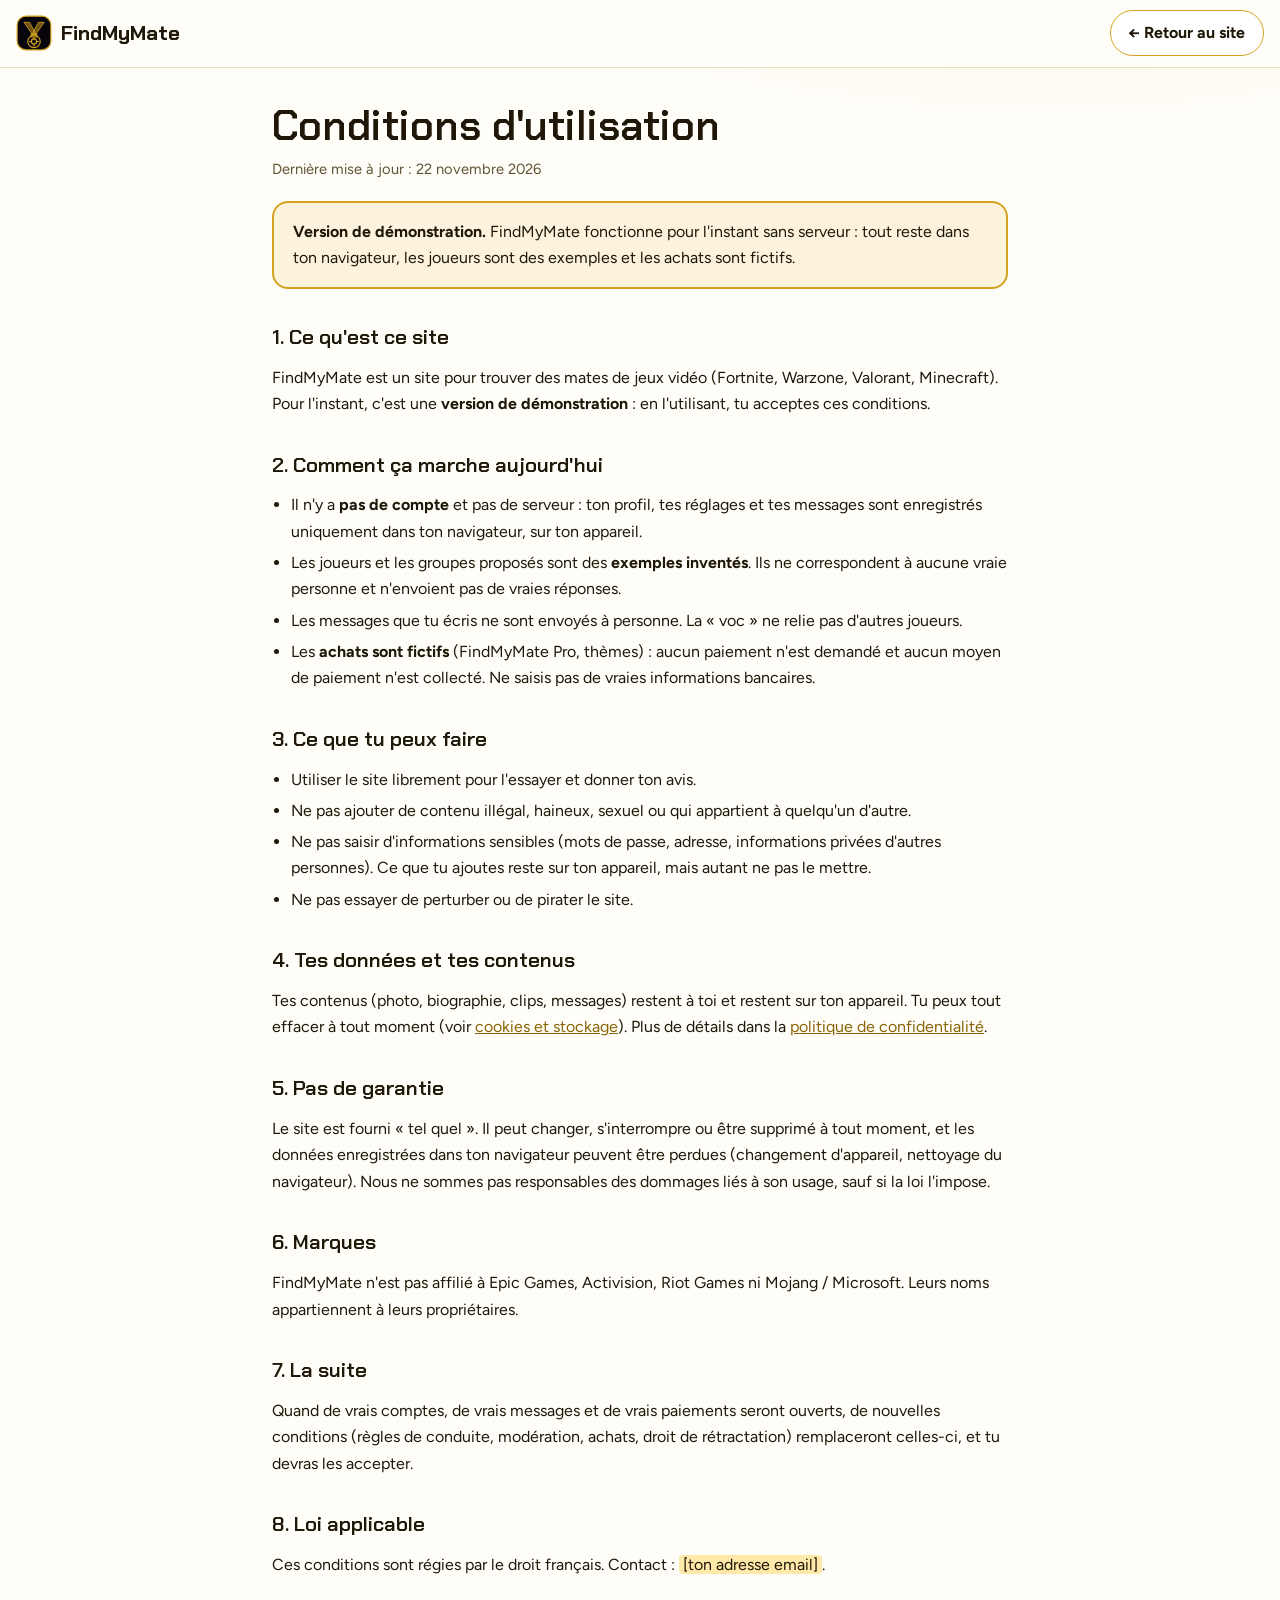
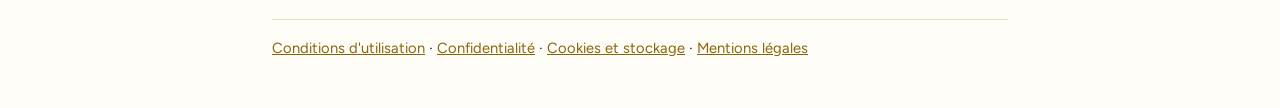
==== conditions.html @ 14784f7e "FindMyMate : site initial (index v3, PWA, pages légales, icônes)" ====
<!doctype html>
<html lang="fr">
<head>
<meta charset="utf-8">
<meta name="viewport" content="width=device-width,initial-scale=1,viewport-fit=cover">
<title>Conditions d'utilisation · FindMyMate</title>
<meta name="description" content="Règles d'utilisation de la version de démonstration de FindMyMate.">
<meta name="theme-color" content="#d4a21f">
<link rel="icon" href="icons/icon-192.png" type="image/png">
<link rel="apple-touch-icon" href="icons/icon-180.png">
<link rel="preconnect" href="https://fonts.googleapis.com">
<link rel="preconnect" href="https://fonts.gstatic.com" crossorigin>
<link rel="stylesheet" href="https://fonts.googleapis.com/css2?family=Chakra+Petch:wght@500;600;700&family=Figtree:wght@400;500;600;700&display=swap">
<link rel="stylesheet" href="legal.css">
</head>
<body>
<header class="topbar"><div class="bar">
<a class="brand" href="index.html" aria-label="FindMyMate, accueil"><svg viewBox="0 0 64 64" width="36" height="36" aria-hidden="true"><rect x="2" y="2" width="60" height="60" rx="16" fill="#07050b" stroke="#d4a21f" stroke-width="2"/><g fill="#d4a21f" fill-opacity=".5" stroke="#d4a21f" stroke-width="1.4" stroke-linejoin="round"><path d="M14 13h10l11 20-5 3z"/><path d="M50 13H40L29 33l5 3z"/></g><g fill="none" stroke="#d4a21f" stroke-width="2" stroke-linecap="round" stroke-linejoin="round"><rect x="27" y="34" width="10" height="5" rx="1.2"/><circle cx="32" cy="47" r="11"/><circle cx="32" cy="47" r="4.6"/><path d="M32 39v4M32 51v4M24 47h4M36 47h4"/></g></svg> FindMyMate</a>
<a class="back" href="index.html">← Retour au site</a>
</div></header>
<main>
<h1>Conditions d'utilisation</h1>
<p class="maj">Dernière mise à jour : 22 novembre 2026</p>
<div class="demo"><p><strong>Version de démonstration.</strong> FindMyMate fonctionne pour l'instant sans serveur : tout reste dans ton navigateur, les joueurs sont des exemples et les achats sont fictifs.</p></div>

<h2>1. Ce qu'est ce site</h2>
<p>FindMyMate est un site pour trouver des mates de jeux vidéo (Fortnite, Warzone, Valorant, Minecraft). Pour l'instant, c'est une <strong>version de démonstration</strong> : en l'utilisant, tu acceptes ces conditions.</p>
<h2>2. Comment ça marche aujourd'hui</h2>
<ul>
<li>Il n'y a <strong>pas de compte</strong> et pas de serveur : ton profil, tes réglages et tes messages sont enregistrés uniquement dans ton navigateur, sur ton appareil.</li>
<li>Les joueurs et les groupes proposés sont des <strong>exemples inventés</strong>. Ils ne correspondent à aucune vraie personne et n'envoient pas de vraies réponses.</li>
<li>Les messages que tu écris ne sont envoyés à personne. La « voc » ne relie pas d'autres joueurs.</li>
<li>Les <strong>achats sont fictifs</strong> (FindMyMate Pro, thèmes) : aucun paiement n'est demandé et aucun moyen de paiement n'est collecté. Ne saisis pas de vraies informations bancaires.</li>
</ul>
<h2>3. Ce que tu peux faire</h2>
<ul>
<li>Utiliser le site librement pour l'essayer et donner ton avis.</li>
<li>Ne pas ajouter de contenu illégal, haineux, sexuel ou qui appartient à quelqu'un d'autre.</li>
<li>Ne pas saisir d'informations sensibles (mots de passe, adresse, informations privées d'autres personnes). Ce que tu ajoutes reste sur ton appareil, mais autant ne pas le mettre.</li>
<li>Ne pas essayer de perturber ou de pirater le site.</li>
</ul>
<h2>4. Tes données et tes contenus</h2>
<p>Tes contenus (photo, biographie, clips, messages) restent à toi et restent sur ton appareil. Tu peux tout effacer à tout moment (voir <a href="cookies.html">cookies et stockage</a>). Plus de détails dans la <a href="confidentialite.html">politique de confidentialité</a>.</p>
<h2>5. Pas de garantie</h2>
<p>Le site est fourni « tel quel ». Il peut changer, s'interrompre ou être supprimé à tout moment, et les données enregistrées dans ton navigateur peuvent être perdues (changement d'appareil, nettoyage du navigateur). Nous ne sommes pas responsables des dommages liés à son usage, sauf si la loi l'impose.</p>
<h2>6. Marques</h2>
<p>FindMyMate n'est pas affilié à Epic Games, Activision, Riot Games ni Mojang / Microsoft. Leurs noms appartiennent à leurs propriétaires.</p>
<h2>7. La suite</h2>
<p>Quand de vrais comptes, de vrais messages et de vrais paiements seront ouverts, de nouvelles conditions (règles de conduite, modération, achats, droit de rétractation) remplaceront celles-ci, et tu devras les accepter.</p>
<h2>8. Loi applicable</h2>
<p>Ces conditions sont régies par le droit français. Contact : <span class="ph">[ton adresse email]</span>.</p>

<nav class="nav" aria-label="Pages légales"><a href="conditions.html">Conditions d'utilisation</a> · <a href="confidentialite.html">Confidentialité</a> · <a href="cookies.html">Cookies et stockage</a> · <a href="mentions-legales.html">Mentions légales</a></nav>
</main>
</body>
</html>
---- legal.css ----
:root{--fond:#fffdf8;--surface:#fff;--surface-2:#fbf3dc;--ligne:#ecdfbc;--ligne-vive:#d6bf80;--or:#d4a21f;--or-fonce:#8a6508;--encre:#1f1808;--encre-douce:#615436;--font-titre:"Chakra Petch","Segoe UI",system-ui,sans-serif;--font-texte:"Figtree","Segoe UI",system-ui,sans-serif}
*,*::before,*::after{box-sizing:border-box}
body{margin:0;background:radial-gradient(60rem 26rem at 82% -10%,rgba(212,162,31,.17),transparent 70%) no-repeat top,var(--fond);color:var(--encre);font:400 1rem/1.65 var(--font-texte);-webkit-text-size-adjust:100%}
a{color:var(--or-fonce)}
:focus-visible{outline:2px solid var(--or-fonce);outline-offset:2px}
.topbar{position:sticky;top:0;z-index:20;background:rgba(255,253,248,.92);-webkit-backdrop-filter:blur(12px);backdrop-filter:blur(12px);border-bottom:1px solid var(--ligne)}
.bar{display:flex;align-items:center;justify-content:space-between;gap:1rem;padding:.65rem 1rem}
.brand{display:flex;align-items:center;gap:.55rem;font-family:var(--font-titre);font-weight:700;font-size:1.3rem;text-decoration:none;color:var(--encre)}
.brand svg{display:block}
.back{display:inline-flex;align-items:center;min-height:46px;padding:.3rem 1.1rem;border:1.5px solid var(--or);border-radius:999px;background:var(--surface);color:var(--encre);font-weight:700;text-decoration:none}
.back:hover{background:var(--surface-2)}
main{width:min(46rem,100% - 2rem);margin:0 auto;padding:2.2rem 0 3rem}
h1,h2{font-family:var(--font-titre);line-height:1.15;font-weight:600}
h1{font-size:clamp(1.8rem,1.2rem + 3vw,2.6rem);margin:0 0 .4rem}
h2{font-size:1.3rem;margin:2.2rem 0 .5rem}
.maj{color:var(--encre-douce);margin:0 0 1.2rem;font-size:.92rem}
.demo{padding:1rem 1.2rem;margin:1rem 0 1.5rem;background:var(--surface-2);border:2px solid var(--or);border-radius:16px}
.demo p{margin:0}
ul{padding-left:1.2rem}li{margin:.3rem 0}
table{display:block;overflow-x:auto;max-width:100%;border-collapse:collapse;font-size:.93rem;margin:.6rem 0;background:var(--surface)}
th,td{border:1px solid var(--ligne);padding:.55rem .7rem;text-align:left;vertical-align:top}th{background:var(--surface-2)}
code{background:var(--surface-2);padding:.05rem .35rem;border-radius:6px;font-size:.9em}
.ph{background:#ffe9a8;padding:0 .25rem;border-radius:4px}
.nav{margin-top:2.5rem;padding-top:1rem;border-top:1px solid var(--ligne);font-size:.92rem}
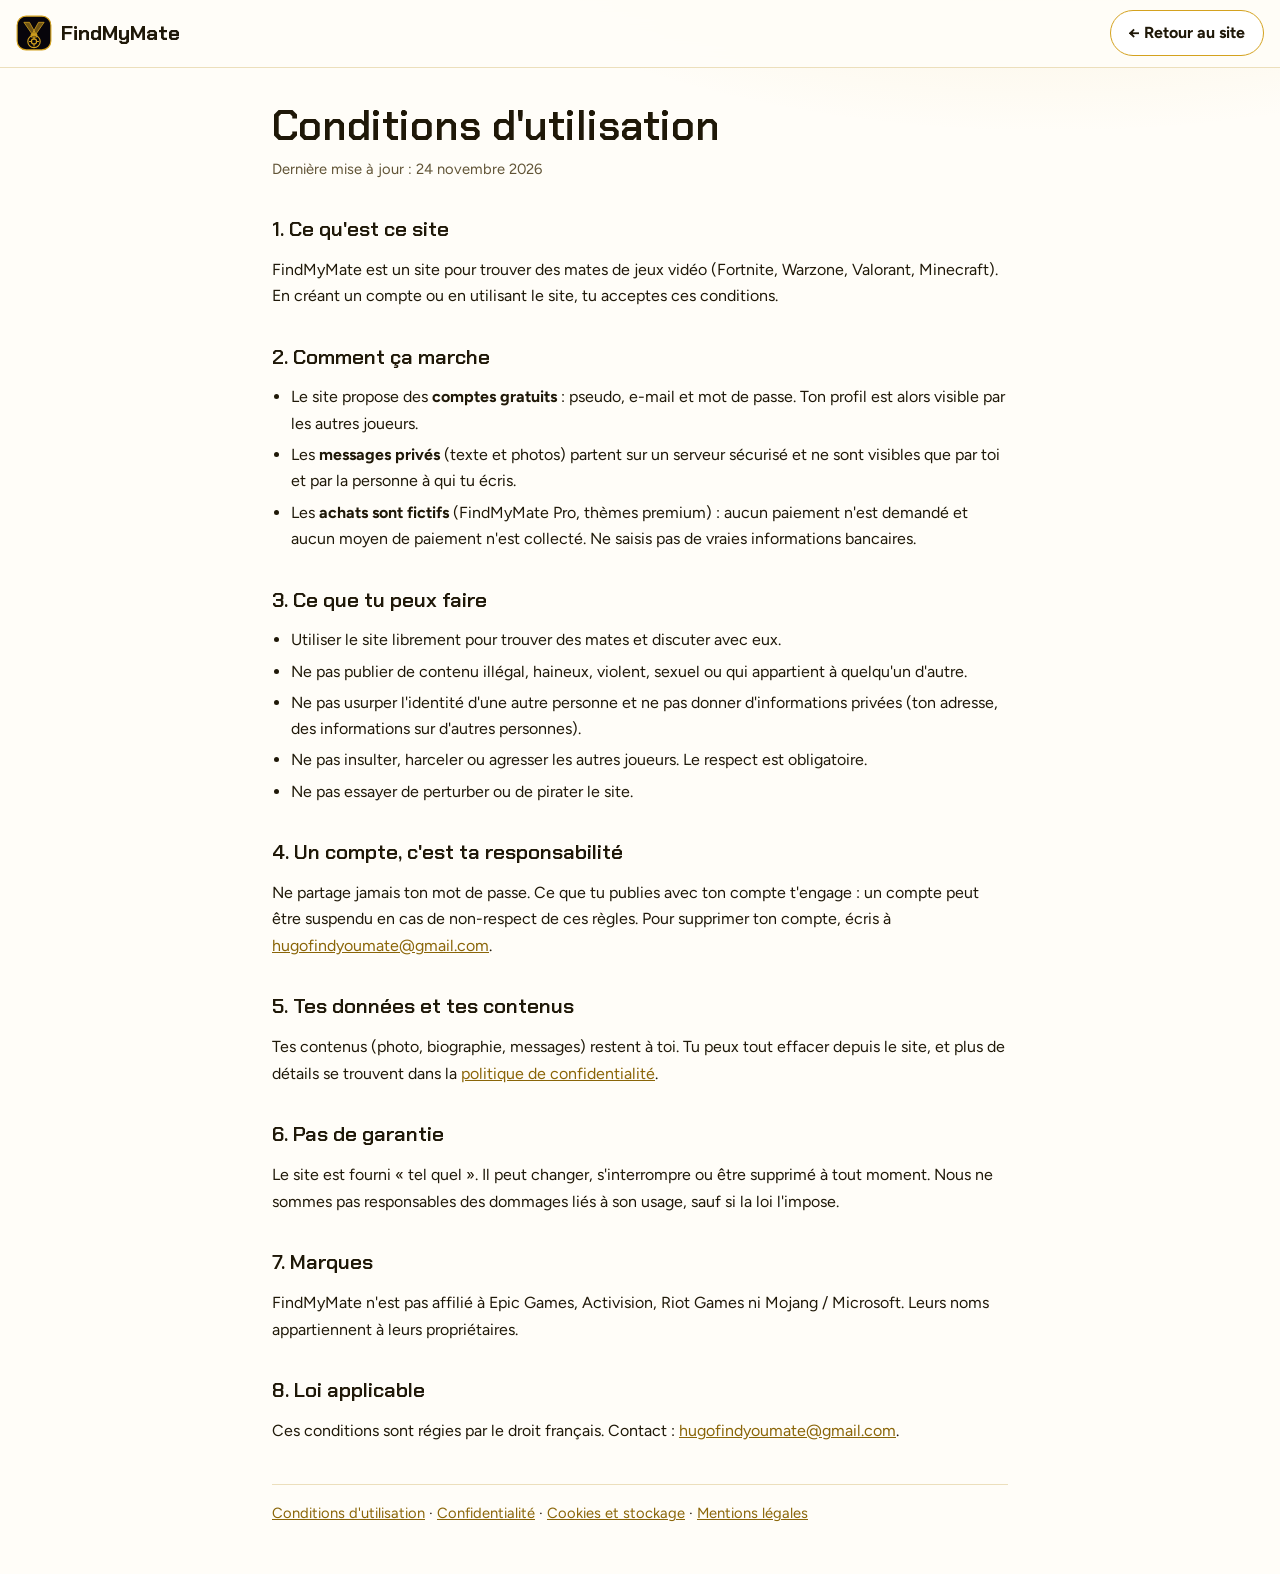
==== commit 6362c45c: "Pages légales : éditeur, contact et hébergeur renseignés ; locales à jour des vrais comptes et messa" ====
--- a/conditions.html
+++ b/conditions.html
@@ -4,7 +4,7 @@
 <meta charset="utf-8">
 <meta name="viewport" content="width=device-width,initial-scale=1,viewport-fit=cover">
 <title>Conditions d'utilisation · FindMyMate</title>
-<meta name="description" content="Règles d'utilisation de la version de démonstration de FindMyMate.">
+<meta name="description" content="Règles d'utilisation du site FindMyMate.">
 <meta name="theme-color" content="#d4a21f">
 <link rel="icon" href="icons/icon-192.png" type="image/png">
 <link rel="apple-touch-icon" href="icons/icon-180.png">
@@ -20,35 +20,34 @@
 </div></header>
 <main>
 <h1>Conditions d'utilisation</h1>
-<p class="maj">Dernière mise à jour : 22 novembre 2026</p>
-<div class="demo"><p><strong>Version de démonstration.</strong> FindMyMate fonctionne pour l'instant sans serveur : tout reste dans ton navigateur, les joueurs sont des exemples et les achats sont fictifs.</p></div>
+<p class="maj">Dernière mise à jour : 24 novembre 2026</p>
 
 <h2>1. Ce qu'est ce site</h2>
-<p>FindMyMate est un site pour trouver des mates de jeux vidéo (Fortnite, Warzone, Valorant, Minecraft). Pour l'instant, c'est une <strong>version de démonstration</strong> : en l'utilisant, tu acceptes ces conditions.</p>
-<h2>2. Comment ça marche aujourd'hui</h2>
+<p>FindMyMate est un site pour trouver des mates de jeux vidéo (Fortnite, Warzone, Valorant, Minecraft). En créant un compte ou en utilisant le site, tu acceptes ces conditions.</p>
+<h2>2. Comment ça marche</h2>
 <ul>
-<li>Il n'y a <strong>pas de compte</strong> et pas de serveur : ton profil, tes réglages et tes messages sont enregistrés uniquement dans ton navigateur, sur ton appareil.</li>
-<li>Les joueurs et les groupes proposés sont des <strong>exemples inventés</strong>. Ils ne correspondent à aucune vraie personne et n'envoient pas de vraies réponses.</li>
-<li>Les messages que tu écris ne sont envoyés à personne. La « voc » ne relie pas d'autres joueurs.</li>
-<li>Les <strong>achats sont fictifs</strong> (FindMyMate Pro, thèmes) : aucun paiement n'est demandé et aucun moyen de paiement n'est collecté. Ne saisis pas de vraies informations bancaires.</li>
+<li>Le site propose des <strong>comptes gratuits</strong> : pseudo, e-mail et mot de passe. Ton profil est alors visible par les autres joueurs.</li>
+<li>Les <strong>messages privés</strong> (texte et photos) partent sur un serveur sécurisé et ne sont visibles que par toi et par la personne à qui tu écris.</li>
+<li>Les <strong>achats sont fictifs</strong> (FindMyMate Pro, thèmes premium) : aucun paiement n'est demandé et aucun moyen de paiement n'est collecté. Ne saisis pas de vraies informations bancaires.</li>
 </ul>
 <h2>3. Ce que tu peux faire</h2>
 <ul>
-<li>Utiliser le site librement pour l'essayer et donner ton avis.</li>
-<li>Ne pas ajouter de contenu illégal, haineux, sexuel ou qui appartient à quelqu'un d'autre.</li>
-<li>Ne pas saisir d'informations sensibles (mots de passe, adresse, informations privées d'autres personnes). Ce que tu ajoutes reste sur ton appareil, mais autant ne pas le mettre.</li>
+<li>Utiliser le site librement pour trouver des mates et discuter avec eux.</li>
+<li>Ne pas publier de contenu illégal, haineux, violent, sexuel ou qui appartient à quelqu'un d'autre.</li>
+<li>Ne pas usurper l'identité d'une autre personne et ne pas donner d'informations privées (ton adresse, des informations sur d'autres personnes).</li>
+<li>Ne pas insulter, harceler ou agresser les autres joueurs. Le respect est obligatoire.</li>
 <li>Ne pas essayer de perturber ou de pirater le site.</li>
 </ul>
-<h2>4. Tes données et tes contenus</h2>
-<p>Tes contenus (photo, biographie, clips, messages) restent à toi et restent sur ton appareil. Tu peux tout effacer à tout moment (voir <a href="cookies.html">cookies et stockage</a>). Plus de détails dans la <a href="confidentialite.html">politique de confidentialité</a>.</p>
-<h2>5. Pas de garantie</h2>
-<p>Le site est fourni « tel quel ». Il peut changer, s'interrompre ou être supprimé à tout moment, et les données enregistrées dans ton navigateur peuvent être perdues (changement d'appareil, nettoyage du navigateur). Nous ne sommes pas responsables des dommages liés à son usage, sauf si la loi l'impose.</p>
-<h2>6. Marques</h2>
+<h2>4. Un compte, c'est ta responsabilité</h2>
+<p>Ne partage jamais ton mot de passe. Ce que tu publies avec ton compte t'engage : un compte peut être suspendu en cas de non-respect de ces règles. Pour supprimer ton compte, écris à <a href="mailto:hugofindyoumate@gmail.com">hugofindyoumate@gmail.com</a>.</p>
+<h2>5. Tes données et tes contenus</h2>
+<p>Tes contenus (photo, biographie, messages) restent à toi. Tu peux tout effacer depuis le site, et plus de détails se trouvent dans la <a href="confidentialite.html">politique de confidentialité</a>.</p>
+<h2>6. Pas de garantie</h2>
+<p>Le site est fourni « tel quel ». Il peut changer, s'interrompre ou être supprimé à tout moment. Nous ne sommes pas responsables des dommages liés à son usage, sauf si la loi l'impose.</p>
+<h2>7. Marques</h2>
 <p>FindMyMate n'est pas affilié à Epic Games, Activision, Riot Games ni Mojang / Microsoft. Leurs noms appartiennent à leurs propriétaires.</p>
-<h2>7. La suite</h2>
-<p>Quand de vrais comptes, de vrais messages et de vrais paiements seront ouverts, de nouvelles conditions (règles de conduite, modération, achats, droit de rétractation) remplaceront celles-ci, et tu devras les accepter.</p>
 <h2>8. Loi applicable</h2>
-<p>Ces conditions sont régies par le droit français. Contact : <span class="ph">[ton adresse email]</span>.</p>
+<p>Ces conditions sont régies par le droit français. Contact : <a href="mailto:hugofindyoumate@gmail.com">hugofindyoumate@gmail.com</a>.</p>
 
 <nav class="nav" aria-label="Pages légales"><a href="conditions.html">Conditions d'utilisation</a> · <a href="confidentialite.html">Confidentialité</a> · <a href="cookies.html">Cookies et stockage</a> · <a href="mentions-legales.html">Mentions légales</a></nav>
 </main>
--- a/legal.css
+++ b/legal.css
@@ -22,3 +22,5 @@
 code{background:var(--surface-2);padding:.05rem .35rem;border-radius:6px;font-size:.9em}
 .ph{background:#ffe9a8;padding:0 .25rem;border-radius:4px}
 .nav{margin-top:2.5rem;padding-top:1rem;border-top:1px solid var(--ligne);font-size:.92rem}
+
+address{font-style:normal;margin:.5rem 0 0}
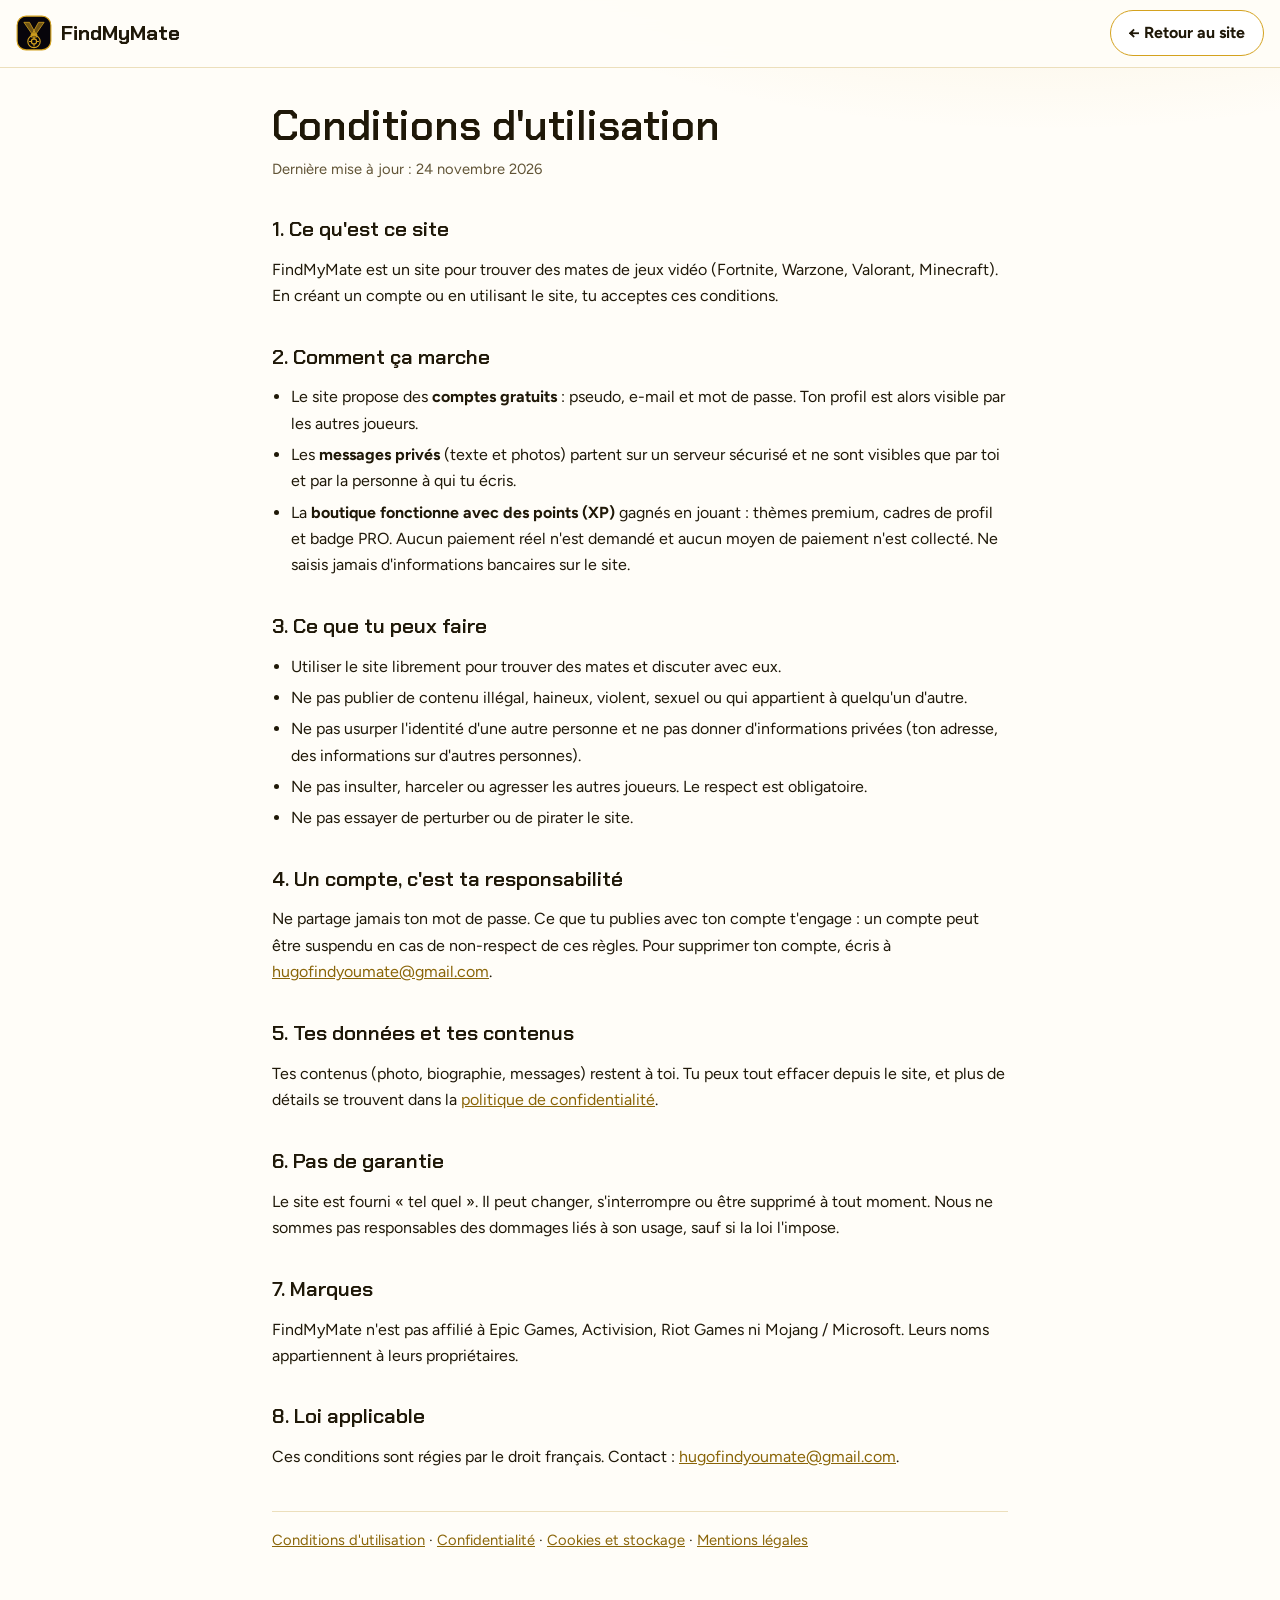
==== commit 68f600b0: "Boutique XP : plus d'argent réel — XP gagnés en jouant (20 min/jour, série de 7 jours, parrainage, p" ====
--- a/conditions.html
+++ b/conditions.html
@@ -11,6 +11,7 @@
 <link rel="preconnect" href="https://fonts.googleapis.com">
 <link rel="preconnect" href="https://fonts.gstatic.com" crossorigin>
 <link rel="stylesheet" href="https://fonts.googleapis.com/css2?family=Chakra+Petch:wght@500;600;700&family=Figtree:wght@400;500;600;700&display=swap">
+<link rel="canonical" href="https://hugobuis274.github.io/findmymate/conditions.html">
 <link rel="stylesheet" href="legal.css">
 </head>
 <body>
@@ -28,7 +29,7 @@
 <ul>
 <li>Le site propose des <strong>comptes gratuits</strong> : pseudo, e-mail et mot de passe. Ton profil est alors visible par les autres joueurs.</li>
 <li>Les <strong>messages privés</strong> (texte et photos) partent sur un serveur sécurisé et ne sont visibles que par toi et par la personne à qui tu écris.</li>
-<li>Les <strong>achats sont fictifs</strong> (FindMyMate Pro, thèmes premium) : aucun paiement n'est demandé et aucun moyen de paiement n'est collecté. Ne saisis pas de vraies informations bancaires.</li>
+	<li>La <strong>boutique fonctionne avec des points (XP)</strong> gagnés en jouant : thèmes premium, cadres de profil et badge PRO. Aucun paiement réel n'est demandé et aucun moyen de paiement n'est collecté. Ne saisis jamais d'informations bancaires sur le site.</li>
 </ul>
 <h2>3. Ce que tu peux faire</h2>
 <ul>
